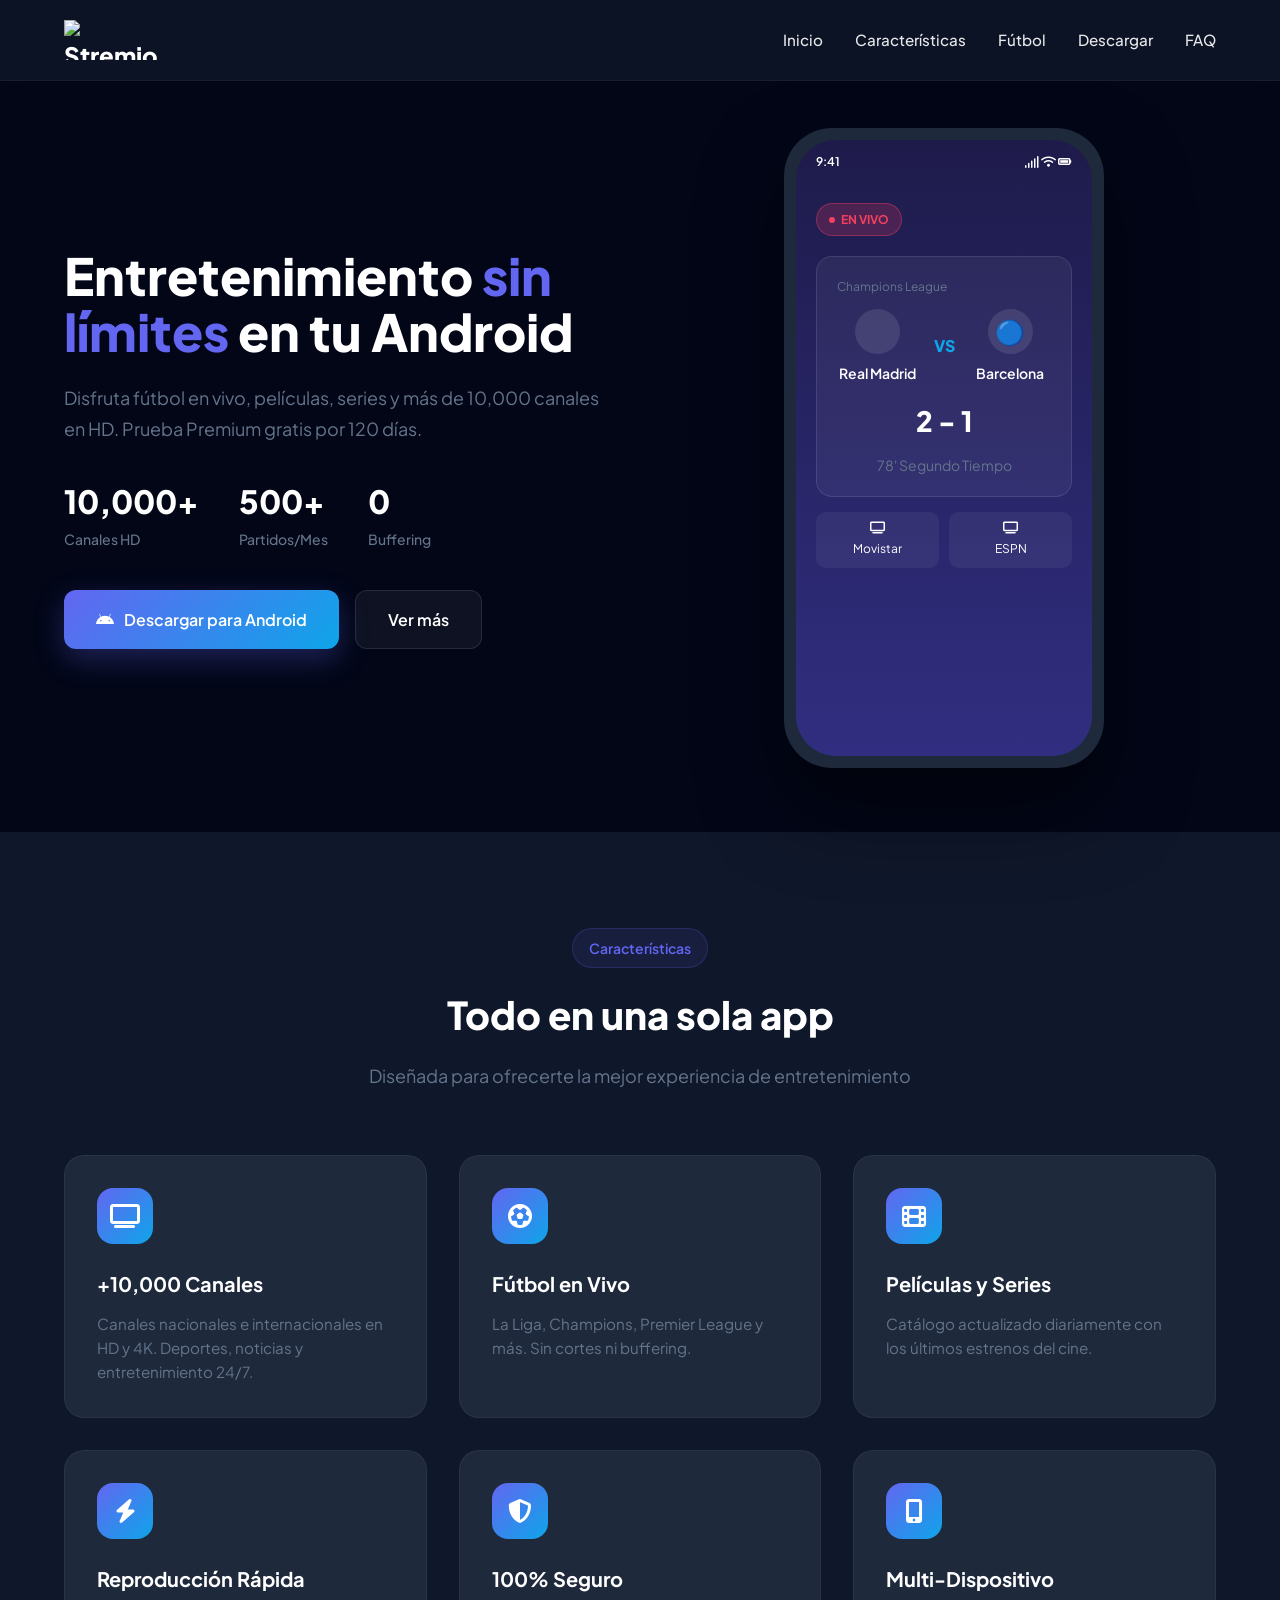
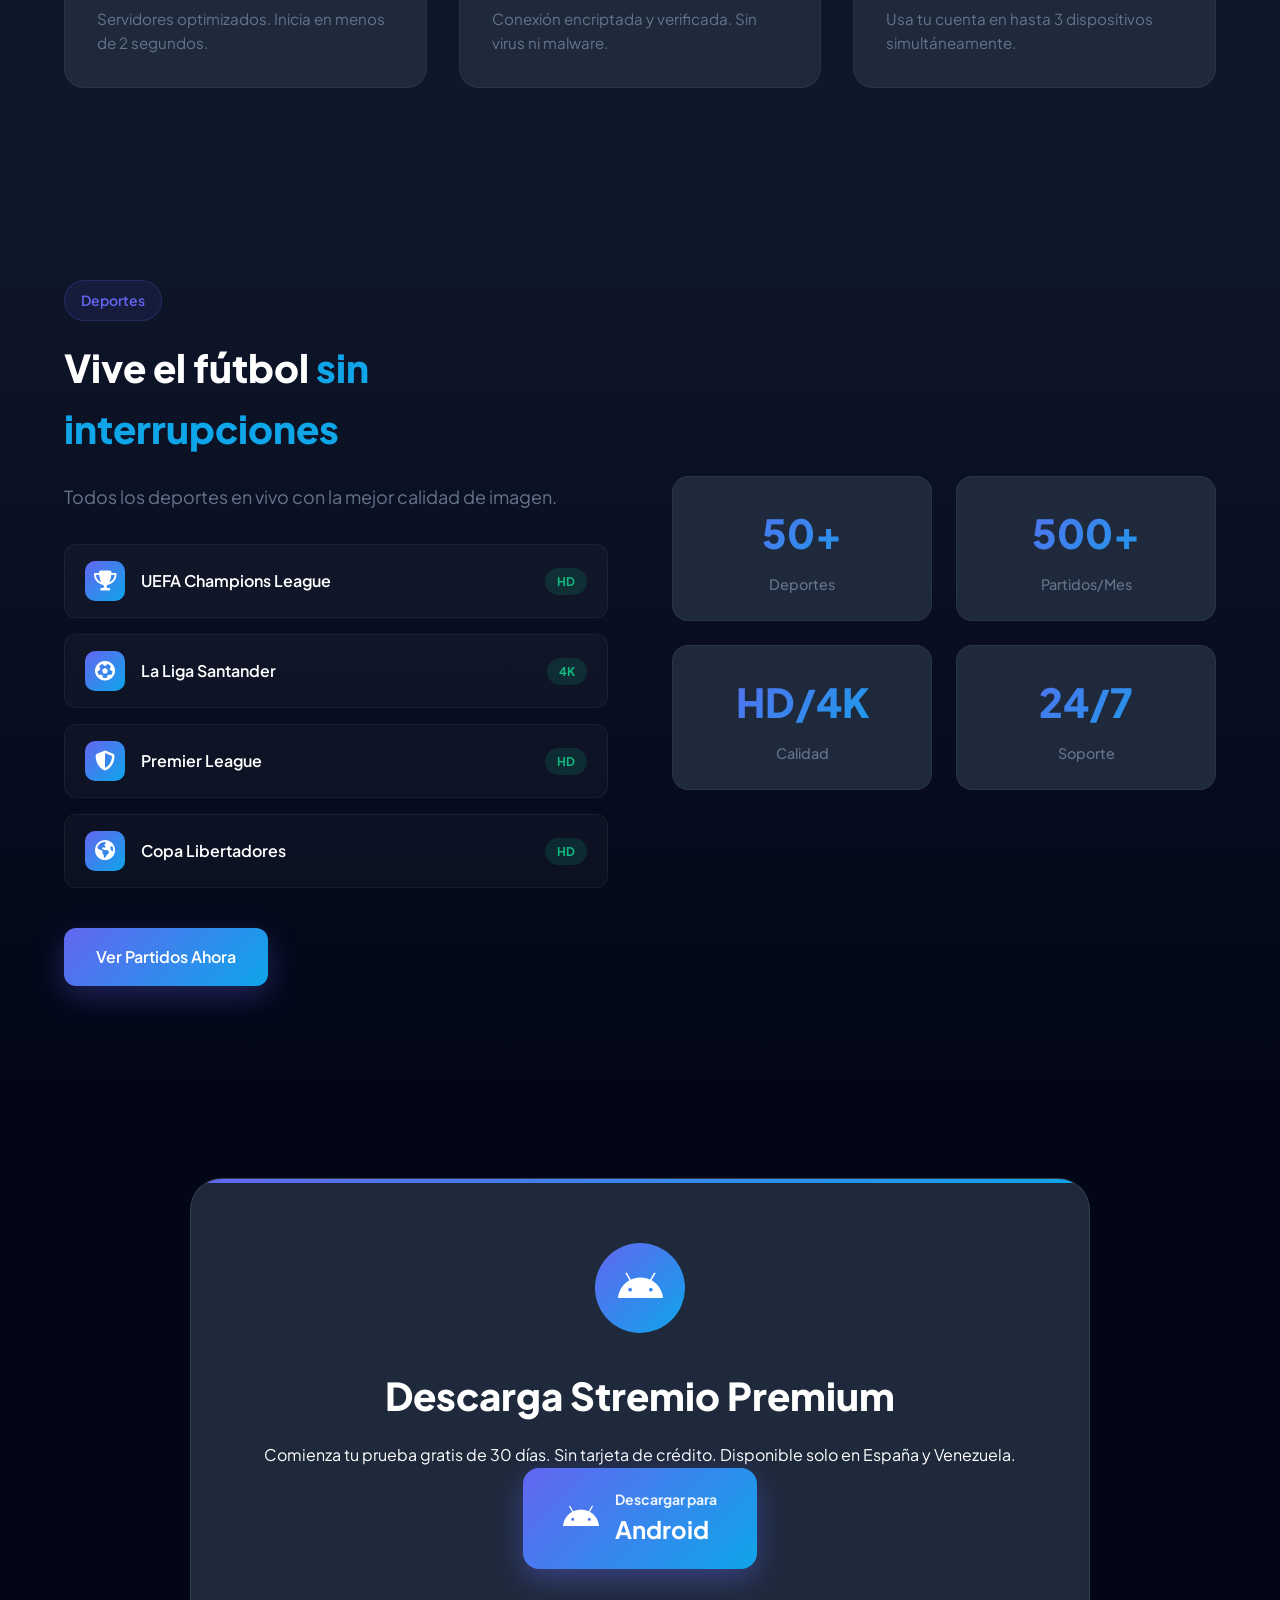
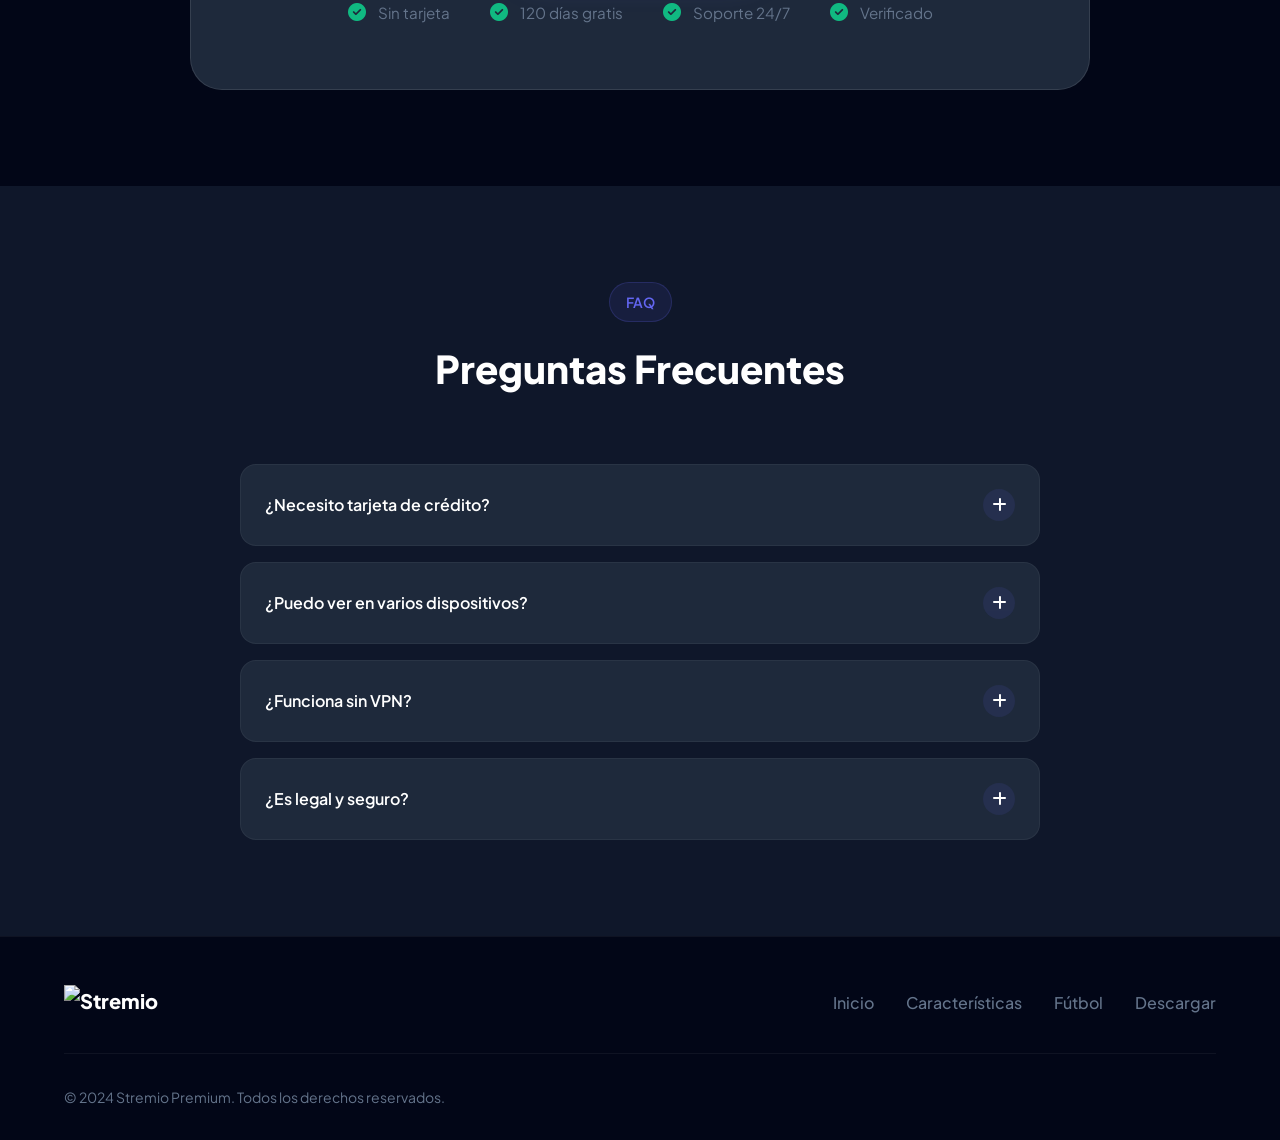
==== home.html @ 4c82501d "Create home.html" ====
<!DOCTYPE html>
<html lang="es">
<head>
    <meta charset="UTF-8">
    <meta name="viewport" content="width=device-width, initial-scale=1.0">
    <meta name="description" content="Stremio Premium - 30 días gratis. Disponible en España y Venezuela. Fútbol en vivo, películas y series.">
    <title>Stremio Premium | 30 Días Gratis - España y Venezuela</title>
    
    <link rel="preconnect" href="https://fonts.googleapis.com">
    <link rel="preconnect" href="https://fonts.gstatic.com" crossorigin>
    <link href="https://fonts.googleapis.com/css2?family=Plus+Jakarta+Sans:wght@400;500;600;700;800&display=swap" rel="stylesheet">
    <link rel="stylesheet" href="https://cdnjs.cloudflare.com/ajax/libs/font-awesome/6.4.0/css/all.min.css">

    <style>
        :root {
            --primary: #6366f1;
            --primary-dark: #4f46e5;
            --secondary: #0ea5e9;
            --accent: #f43f5e;
            --dark: #0f172a;
            --darker: #020617;
            --light: #ffffff;
            --gray: #1e293b;
            --gray-light: #64748b;
            --success: #10b981;
        }

        * {
            margin: 0;
            padding: 0;
            box-sizing: border-box;
        }

        body {
            font-family: 'Plus Jakarta Sans', sans-serif;
            background: var(--darker);
            color: var(--light);
            line-height: 1.6;
            overflow-x: hidden;
        }

        html {
            scroll-behavior: smooth;
            scroll-padding-top: 90px;
        }

        img {
            max-width: 100%;
            height: auto;
        }

        /* Geo-block overlay */
        .geo-block {
            display: none;
            position: fixed;
            top: 0;
            left: 0;
            width: 100%;
            height: 100%;
            background: rgba(2, 6, 23, 0.98);
            z-index: 9999;
            justify-content: center;
            align-items: center;
            padding: 2rem;
        }

        .geo-block.active {
            display: flex;
        }

        .geo-block-content {
            max-width: 500px;
            text-align: center;
            padding: 3rem 2rem;
            background: var(--gray);
            border-radius: 24px;
            border: 1px solid rgba(255, 255, 255, 0.1);
        }

        .geo-block-icon {
            width: 80px;
            height: 80px;
            background: rgba(244, 63, 94, 0.1);
            border-radius: 50%;
            display: flex;
            align-items: center;
            justify-content: center;
            margin: 0 auto 1.5rem;
            font-size: 2.5rem;
            color: var(--accent);
        }

        .geo-block h2 {
            font-size: 1.75rem;
            margin-bottom: 1rem;
        }

        .geo-block p {
            color: var(--gray-light);
            margin-bottom: 1.5rem;
        }

        .flag-container {
            display: flex;
            justify-content: center;
            gap: 1rem;
            margin-top: 1.5rem;
        }

        .flag {
            font-size: 2.5rem;
        }

        /* Header */
        header {
            position: fixed;
            top: 0;
            width: 100%;
            padding: 1.25rem 5%;
            background: rgba(15, 23, 42, 0.8);
            backdrop-filter: blur(12px);
            border-bottom: 1px solid rgba(255, 255, 255, 0.05);
            z-index: 1000;
            transition: all 0.3s;
        }

        header.scrolled {
            padding: 1rem 5%;
            background: rgba(15, 23, 42, 0.95);
        }

        nav {
            max-width: 1200px;
            margin: 0 auto;
            display: flex;
            justify-content: space-between;
            align-items: center;
        }

        .brand {
            display: flex;
            align-items: center;
            gap: 12px;
            font-size: 1.5rem;
            font-weight: 800;
            color: var(--light);
        }

        .brand img {
            width: 100px;
            height: 40px;
        }

        .nav-links {
            display: flex;
            gap: 2rem;
            list-style: none;
        }

        .nav-links a {
            color: var(--light);
            text-decoration: none;
            font-weight: 500;
            font-size: 0.95rem;
            opacity: 0.9;
            transition: opacity 0.3s;
        }

        .nav-links a:hover {
            opacity: 1;
            color: var(--secondary);
        }

        .mobile-menu {
            display: none;
            background: none;
            border: none;
            color: var(--light);
            font-size: 1.5rem;
            cursor: pointer;
            width: 44px;
            height: 44px;
            align-items: center;
            justify-content: center;
            border-radius: 10px;
            transition: background 0.3s;
        }

        .mobile-menu:hover,
        .mobile-menu:focus-visible {
            background: rgba(255, 255, 255, 0.08);
            outline: none;
        }

        /* Hero Section */
        .hero {
            min-height: calc(100vh - 80px);
            display: grid;
            grid-template-columns: 1fr 1fr;
            gap: 4rem;
            align-items: center;
            padding: 8rem 5% 4rem;
            max-width: 1400px;
            margin: 0 auto;
            position: relative;
        }

        .hero-content {
            z-index: 2;
        }

        .badge {
            display: inline-flex;
            align-items: center;
            gap: 8px;
            padding: 0.5rem 1rem;
            background: rgba(99, 102, 241, 0.15);
            border: 1px solid rgba(99, 102, 241, 0.3);
            border-radius: 50px;
            font-size: 0.875rem;
            font-weight: 600;
            color: var(--primary);
            margin-bottom: 1.5rem;
        }

        .badge::before {
            content: '';
            width: 8px;
            height: 8px;
            background: var(--success);
            border-radius: 50%;
            animation: pulse 2s infinite;
        }

        @keyframes pulse {
            0%, 100% { opacity: 1; }
            50% { opacity: 0.5; }
        }

        .hero h1 {
            font-size: clamp(2.5rem, 4vw, 3.5rem);
            line-height: 1.1;
            margin-bottom: 1.5rem;
            font-weight: 800;
        }

        .hero h1 span {
            color: var(--primary);
        }

        .hero-description {
            font-size: 1.125rem;
            color: var(--gray-light);
            margin-bottom: 2rem;
            line-height: 1.7;
            max-width: 540px;
        }

        .hero-stats {
            display: flex;
            gap: 2.5rem;
            margin-bottom: 2.5rem;
        }

        .stat {
            display: flex;
            flex-direction: column;
        }

        .stat-value {
            font-size: 2rem;
            font-weight: 800;
            color: var(--light);
            font-family: 'Plus Jakarta Sans', sans-serif;
        }

        .stat-label {
            font-size: 0.875rem;
            color: var(--gray-light);
            font-weight: 500;
        }

        .cta-buttons {
            display: flex;
            gap: 1rem;
            flex-wrap: wrap;
        }

        .btn {
            padding: 1rem 2rem;
            border-radius: 12px;
            font-weight: 600;
            font-size: 1rem;
            text-decoration: none;
            display: inline-flex;
            align-items: center;
            gap: 10px;
            transition: all 0.3s;
            border: none;
            cursor: pointer;
        }

        .btn-primary {
            background: linear-gradient(135deg, var(--primary) 0%, var(--secondary) 100%);
            color: white;
            box-shadow: 0 10px 30px rgba(99, 102, 241, 0.3);
        }

        .btn-primary:hover {
            transform: translateY(-2px);
            box-shadow: 0 15px 40px rgba(99, 102, 241, 0.4);
        }

        .btn-secondary {
            background: rgba(255, 255, 255, 0.05);
            color: var(--light);
            border: 1px solid rgba(255, 255, 255, 0.1);
        }

        .btn-secondary:hover {
            background: rgba(255, 255, 255, 0.1);
        }

        /* Hero Visual */
        .hero-visual {
            position: relative;
            display: flex;
            justify-content: center;
            align-items: center;
        }

        .phone-mockup {
            width: 320px;
            height: 640px;
            background: var(--gray);
            border-radius: 48px;
            padding: 12px;
            box-shadow: 0 40px 80px rgba(0, 0, 0, 0.5);
            position: relative;
            animation: float 6s ease-in-out infinite;
        }

        @keyframes float {
            0%, 100% { transform: translateY(0px); }
            50% { transform: translateY(-20px); }
        }

        .phone-screen {
            width: 100%;
            height: 100%;
            background: linear-gradient(180deg, #1e1b4b 0%, #312e81 100%);
            border-radius: 40px;
            overflow: hidden;
            position: relative;
            display: flex;
            flex-direction: column;
        }

        .status-bar {
            display: flex;
            justify-content: space-between;
            padding: 12px 20px;
            font-size: 0.75rem;
            font-weight: 600;
        }

        .screen-content {
            padding: 20px;
            flex: 1;
        }

        .live-indicator {
            display: inline-flex;
            align-items: center;
            gap: 6px;
            padding: 6px 12px;
            background: rgba(244, 63, 94, 0.2);
            border: 1px solid rgba(244, 63, 94, 0.4);
            border-radius: 20px;
            font-size: 0.75rem;
            font-weight: 700;
            color: var(--accent);
            margin-bottom: 20px;
        }

        .live-indicator::before {
            content: '';
            width: 6px;
            height: 6px;
            background: var(--accent);
            border-radius: 50%;
            animation: pulse 1.5s infinite;
        }

        .match-card {
            background: rgba(255, 255, 255, 0.05);
            border: 1px solid rgba(255, 255, 255, 0.1);
            border-radius: 16px;
            padding: 20px;
            margin-bottom: 15px;
        }

        .match-league {
            font-size: 0.75rem;
            color: var(--gray-light);
            margin-bottom: 12px;
        }

        .match-teams {
            display: flex;
            justify-content: space-between;
            align-items: center;
            margin-bottom: 15px;
        }

        .team {
            text-align: center;
            flex: 1;
        }

        .team-icon {
            width: 45px;
            height: 45px;
            background: rgba(255, 255, 255, 0.1);
            border-radius: 50%;
            margin: 0 auto 8px;
            display: flex;
            align-items: center;
            justify-content: center;
            font-size: 1.5rem;
        }

        .team-name {
            font-size: 0.875rem;
            font-weight: 600;
        }

        .vs {
            font-size: 1rem;
            font-weight: 800;
            color: var(--secondary);
            padding: 0 15px;
        }

        .score {
            text-align: center;
            font-size: 1.75rem;
            font-weight: 800;
            margin-bottom: 10px;
        }

        .match-time {
            text-align: center;
            font-size: 0.875rem;
            color: var(--gray-light);
        }

        /* Features */
        .features {
            padding: 6rem 5%;
            background: var(--dark);
        }

        .container {
            max-width: 1200px;
            margin: 0 auto;
        }

        .section-header {
            text-align: center;
            margin-bottom: 4rem;
        }

        .section-tag {
            display: inline-block;
            padding: 0.5rem 1rem;
            background: rgba(99, 102, 241, 0.1);
            border: 1px solid rgba(99, 102, 241, 0.2);
            border-radius: 50px;
            font-size: 0.875rem;
            font-weight: 600;
            color: var(--primary);
            margin-bottom: 1rem;
        }

        .section-title {
            font-size: clamp(2rem, 3vw, 2.5rem);
            margin-bottom: 1rem;
            font-weight: 800;
        }

        .section-subtitle {
            font-size: 1.125rem;
            color: var(--gray-light);
            max-width: 600px;
            margin: 0 auto;
        }

        .features-grid {
            display: grid;
            grid-template-columns: repeat(auto-fit, minmax(280px, 1fr));
            gap: 2rem;
        }

        .feature-card {
            background: var(--gray);
            border: 1px solid rgba(255, 255, 255, 0.05);
            border-radius: 20px;
            padding: 2rem;
            transition: all 0.3s;
        }

        .feature-card:hover {
            transform: translateY(-5px);
            border-color: rgba(99, 102, 241, 0.3);
            box-shadow: 0 20px 40px rgba(0, 0, 0, 0.3);
        }

        .feature-icon {
            width: 56px;
            height: 56px;
            background: linear-gradient(135deg, var(--primary) 0%, var(--secondary) 100%);
            border-radius: 16px;
            display: flex;
            align-items: center;
            justify-content: center;
            font-size: 1.5rem;
            margin-bottom: 1.5rem;
            color: white;
        }

        .feature-title {
            font-size: 1.25rem;
            margin-bottom: 0.75rem;
            font-weight: 700;
        }

        .feature-text {
            color: var(--gray-light);
            line-height: 1.6;
            font-size: 0.95rem;
        }

        /* Football Section */
        .football {
            padding: 6rem 5%;
            background: linear-gradient(180deg, var(--dark) 0%, var(--darker) 100%);
        }

        .football-grid {
            display: grid;
            grid-template-columns: 1fr 1fr;
            gap: 4rem;
            align-items: center;
        }

        .football-content h2 {
            font-size: clamp(2rem, 3vw, 2.5rem);
            margin-bottom: 1.5rem;
            font-weight: 800;
        }

        .football-content h2 span {
            color: var(--secondary);
        }

        .football-content > p {
            font-size: 1.125rem;
            color: var(--gray-light);
            margin-bottom: 2rem;
        }

        .leagues {
            display: flex;
            flex-direction: column;
            gap: 1rem;
            margin-bottom: 2.5rem;
        }

        .league-item {
            display: flex;
            align-items: center;
            gap: 1rem;
            padding: 1rem 1.25rem;
            background: rgba(255, 255, 255, 0.03);
            border: 1px solid rgba(255, 255, 255, 0.05);
            border-radius: 12px;
            transition: all 0.3s;
        }

        .league-item:hover {
            background: rgba(255, 255, 255, 0.05);
            border-color: rgba(99, 102, 241, 0.3);
            transform: translateX(8px);
        }

        .league-icon {
            width: 40px;
            height: 40px;
            background: linear-gradient(135deg, var(--primary) 0%, var(--secondary) 100%);
            border-radius: 10px;
            display: flex;
            align-items: center;
            justify-content: center;
            font-size: 1.25rem;
        }

        .league-name {
            font-weight: 600;
            flex: 1;
        }

        .league-quality {
            padding: 0.25rem 0.75rem;
            background: rgba(16, 185, 129, 0.15);
            color: var(--success);
            border-radius: 20px;
            font-size: 0.75rem;
            font-weight: 700;
        }

        .football-stats {
            display: grid;
            grid-template-columns: 1fr 1fr;
            gap: 1.5rem;
        }

        .stat-box {
            background: var(--gray);
            border: 1px solid rgba(255, 255, 255, 0.05);
            border-radius: 16px;
            padding: 1.5rem;
            text-align: center;
        }

        .stat-box-value {
            font-size: 2.5rem;
            font-weight: 800;
            background: linear-gradient(135deg, var(--primary) 0%, var(--secondary) 100%);
            -webkit-background-clip: text;
            -webkit-text-fill-color: transparent;
            margin-bottom: 0.5rem;
        }

        .stat-box-label {
            color: var(--gray-light);
            font-size: 0.9rem;
            font-weight: 500;
        }

        /* Download Section */
        .download {
            padding: 6rem 5%;
            background: var(--darker);
        }

        .download-box {
            max-width: 900px;
            margin: 0 auto;
            background: var(--gray);
            border: 1px solid rgba(255, 255, 255, 0.1);
            border-radius: 32px;
            padding: 4rem 3rem;
            text-align: center;
            position: relative;
            overflow: hidden;
        }

        .download-box::before {
            content: '';
            position: absolute;
            top: 0;
            left: 0;
            right: 0;
            height: 4px;
            background: linear-gradient(90deg, var(--primary), var(--secondary));
        }

        .download-icon {
            width: 90px;
            height: 90px;
            background: linear-gradient(135deg, var(--primary) 0%, var(--secondary) 100%);
            border-radius: 50%;
            display: flex;
            align-items: center;
            justify-content: center;
            font-size: 2.5rem;
            margin: 0 auto 2rem;
            color: white;
        }

        .download h2 {
            font-size: clamp(1.75rem, 3vw, 2.5rem);
            margin-bottom: 1rem;
            font-weight: 800;
        }

        .download > p {
            font-size: 1.125rem;
            color: var(--gray-light);
            margin-bottom: 2.5rem;
            max-width: 600px;
            margin-left: auto;
            margin-right: auto;
        }

        .download-btn {
            display: inline-flex;
            align-items: center;
            gap: 1rem;
            padding: 1.25rem 2.5rem;
            background: linear-gradient(135deg, var(--primary) 0%, var(--secondary) 100%);
            color: white;
            text-decoration: none;
            border-radius: 16px;
            font-weight: 700;
            font-size: 1.125rem;
            transition: all 0.3s;
            box-shadow: 0 10px 30px rgba(99, 102, 241, 0.4);
            margin-bottom: 2rem;
        }

        .download-btn:hover {
            transform: translateY(-3px);
            box-shadow: 0 15px 40px rgba(99, 102, 241, 0.5);
        }

        .download-features {
            display: flex;
            justify-content: center;
            gap: 2.5rem;
            flex-wrap: wrap;
        }

        .download-feature {
            display: flex;
            align-items: center;
            gap: 0.75rem;
            font-size: 0.95rem;
            color: var(--gray-light);
        }

        .download-feature i {
            color: var(--success);
            font-size: 1.125rem;
        }

        /* FAQ */
        .faq {
            padding: 6rem 5%;
            background: var(--dark);
        }

        .faq-list {
            max-width: 800px;
            margin: 0 auto;
            display: flex;
            flex-direction: column;
            gap: 1rem;
        }

        .faq-item {
            background: var(--gray);
            border: 1px solid rgba(255, 255, 255, 0.05);
            border-radius: 16px;
            overflow: hidden;
        }

        .faq-question {
            padding: 1.5rem;
            display: flex;
            justify-content: space-between;
            align-items: center;
            cursor: pointer;
            font-weight: 600;
            font-size: 1rem;
            transition: all 0.3s;
        }

        .faq-question:hover {
            color: var(--primary);
        }

        .faq-icon {
            width: 32px;
            height: 32px;
            background: rgba(99, 102, 241, 0.1);
            border-radius: 50%;
            display: flex;
            align-items: center;
            justify-content: center;
            transition: all 0.3s;
            flex-shrink: 0;
            margin-left: 1rem;
        }

        .faq-item.active .faq-icon {
            background: var(--primary);
            transform: rotate(45deg);
        }

        .faq-answer {
            max-height: 0;
            overflow: hidden;
            transition: all 0.4s;
            padding: 0 1.5rem;
        }

        .faq-item.active .faq-answer {
            max-height: 300px;
            padding: 0 1.5rem 1.5rem;
        }

        .faq-answer p {
            color: var(--gray-light);
            line-height: 1.6;
        }

        /* Footer */
        footer {
            background: var(--darker);
            border-top: 1px solid rgba(255, 255, 255, 0.05);
            padding: 3rem 5% 2rem;
        }

        .footer-content {
            max-width: 1200px;
            margin: 0 auto;
            display: flex;
            justify-content: space-between;
            align-items: center;
            flex-wrap: wrap;
            gap: 2rem;
            margin-bottom: 2rem;
        }

        .footer-brand {
            display: flex;
            align-items: center;
            gap: 10px;
            font-size: 1.25rem;
            font-weight: 800;
            color: var(--light);
        }

        .footer-brand img {
            width: 100px;
            height: 36px;
        }

        .footer-links {
            display: flex;
            gap: 2rem;
        }

        .footer-links a {
            color: var(--gray-light);
            text-decoration: none;
            font-weight: 500;
            transition: color 0.3s;
        }

        .footer-links a:hover {
            color: var(--light);
        }

        .footer-bottom {
            max-width: 1200px;
            margin: 0 auto;
            padding-top: 2rem;
            border-top: 1px solid rgba(255, 255, 255, 0.05);
            display: flex;
            justify-content: space-between;
            align-items: center;
            flex-wrap: wrap;
            gap: 1rem;
            color: var(--gray-light);
            font-size: 0.875rem;
        }

        .available-countries {
            display: flex;
            align-items: center;
            gap: 1rem;
        }

        .country-flag {
            font-size: 1.5rem;
        }

        /* Bottom download menu */
        .download-dock {
            display: none;
        }

        /* Responsive */
        @media (max-width: 968px) {
            body {
                padding-bottom: calc(82px + env(safe-area-inset-bottom));
            }

            header,
            header.scrolled {
                padding: 0.85rem 4%;
            }

            nav {
                position: relative;
            }

            .brand img {
                width: 90px;
                height: auto;
            }

            .hero {
                grid-template-columns: 1fr;
                gap: 3rem;
                min-height: auto;
                padding: 7.5rem 5% 4.5rem;
                text-align: center;
            }

            .hero-description {
                margin: 0 auto 2rem;
            }

            .hero-stats,
            .cta-buttons {
                justify-content: center;
            }

            .phone-mockup {
                width: 260px;
                height: 520px;
            }

            .football-grid {
                grid-template-columns: 1fr;
            }

            .nav-links {
                position: absolute;
                top: calc(100% + 0.85rem);
                left: -4.5%;
                right: -4.5%;
                display: flex;
                flex-direction: column;
                gap: 0;
                padding: 0.75rem 4%;
                background: rgba(15, 23, 42, 0.98);
                border-top: 1px solid rgba(255, 255, 255, 0.08);
                border-bottom: 1px solid rgba(255, 255, 255, 0.08);
                box-shadow: 0 18px 35px rgba(0, 0, 0, 0.32);
                opacity: 0;
                visibility: hidden;
                transform: translateY(-10px);
                pointer-events: none;
                transition: opacity 0.25s, transform 0.25s, visibility 0.25s;
            }

            .nav-links.open {
                opacity: 1;
                visibility: visible;
                transform: translateY(0);
                pointer-events: auto;
            }

            .nav-links a {
                display: block;
                padding: 0.85rem 0.5rem;
                border-bottom: 1px solid rgba(255, 255, 255, 0.06);
            }

            .nav-links li:last-child a {
                border-bottom: 0;
            }

            .mobile-menu {
                display: inline-flex;
            }

            .download-dock {
                position: fixed;
                left: 0;
                right: 0;
                bottom: 0;
                z-index: 1200;
                display: flex;
                align-items: center;
                gap: 0.85rem;
                padding: 0.75rem max(4%, env(safe-area-inset-left)) calc(0.75rem + env(safe-area-inset-bottom)) max(4%, env(safe-area-inset-right));
                background: rgba(15, 23, 42, 0.96);
                border-top: 1px solid rgba(255, 255, 255, 0.12);
                box-shadow: 0 -12px 30px rgba(0, 0, 0, 0.35);
                backdrop-filter: blur(16px);
            }

            .download-dock-icon {
                width: 42px;
                height: 42px;
                flex: 0 0 42px;
                display: grid;
                place-items: center;
                border-radius: 12px;
                font-size: 1.35rem;
                color: white;
                background: linear-gradient(135deg, var(--primary), var(--secondary));
            }

            .download-dock-copy {
                min-width: 0;
                display: flex;
                flex: 1;
                flex-direction: column;
                line-height: 1.25;
            }

            .download-dock-copy strong {
                font-size: 0.95rem;
            }

            .download-dock-copy span {
                overflow: hidden;
                color: #94a3b8;
                font-size: 0.75rem;
                text-overflow: ellipsis;
                white-space: nowrap;
            }

            .download-dock-button {
                flex: 0 0 auto;
                padding: 0.75rem 1rem;
                border-radius: 11px;
                color: white;
                background: linear-gradient(135deg, var(--primary), var(--secondary));
                text-decoration: none;
                font-size: 0.875rem;
                font-weight: 700;
            }
        }

        @media (max-width: 640px) {
            .geo-block {
                padding: 1rem;
            }

            .geo-block-content {
                padding: 2.25rem 1.25rem;
                border-radius: 20px;
            }

            .hero {
                gap: 2.5rem;
                padding: 6.75rem 1rem 3.5rem;
            }

            .hero h1 {
                font-size: clamp(2rem, 10vw, 2.65rem);
            }

            .hero-description {
                font-size: 1rem;
                line-height: 1.65;
            }

            .hero-stats {
                display: grid;
                grid-template-columns: repeat(3, 1fr);
                gap: 0.5rem;
                margin-bottom: 2rem;
            }

            .stat {
                padding: 0.75rem 0.25rem;
                border-radius: 12px;
                background: rgba(255, 255, 255, 0.035);
            }

            .stat-value {
                font-size: clamp(1.15rem, 6vw, 1.55rem);
            }

            .stat-label {
                font-size: 0.7rem;
            }

            .cta-buttons {
                flex-direction: column;
            }

            .btn {
                width: 100%;
                justify-content: center;
                padding: 0.95rem 1rem;
            }

            .phone-mockup {
                width: min(260px, 82vw);
                height: auto;
                aspect-ratio: 1 / 2;
                border-radius: 38px;
                padding: 9px;
            }

            .phone-screen {
                border-radius: 31px;
            }

            .features,
            .football,
            .download,
            .faq {
                padding: 4rem 1rem;
            }

            .section-header {
                margin-bottom: 2.5rem;
            }

            .section-title,
            .football-content h2 {
                font-size: 1.8rem;
            }

            .section-subtitle,
            .football-content > p {
                font-size: 1rem;
            }

            .features-grid {
                grid-template-columns: 1fr;
                gap: 1rem;
            }

            .feature-card {
                padding: 1.5rem;
            }

            .football-grid {
                gap: 2.5rem;
            }

            .football-stats {
                gap: 0.75rem;
            }

            .stat-box {
                padding: 1.1rem 0.5rem;
            }

            .stat-box-value {
                font-size: 1.75rem;
            }

            .league-item {
                gap: 0.75rem;
                padding: 0.85rem;
            }

            .league-name {
                font-size: 0.9rem;
            }

            .download-box {
                padding: 3rem 1.25rem;
                border-radius: 22px;
            }

            .download-icon {
                width: 72px;
                height: 72px;
                font-size: 2rem;
            }

            .download-btn {
                width: 100%;
                justify-content: center;
                padding: 1rem;
            }

            .download-features {
                flex-direction: column;
                gap: 1rem;
                align-items: flex-start;
                width: fit-content;
                margin: 0 auto;
            }

            .faq-question {
                padding: 1.2rem 1rem;
            }

            .faq-answer,
            .faq-item.active .faq-answer {
                padding-left: 1rem;
                padding-right: 1rem;
            }

            footer {
                padding: 2.5rem 1rem 2rem;
            }

            .footer-content,
            .footer-bottom {
                flex-direction: column;
                align-items: flex-start;
            }

            .footer-links {
                width: 100%;
                display: grid;
                grid-template-columns: 1fr 1fr;
                gap: 0.75rem 1rem;
            }
        }

        @media (max-width: 380px) {
            .download-dock {
                gap: 0.6rem;
                padding-left: 0.65rem;
                padding-right: 0.65rem;
            }

            .download-dock-icon {
                display: none;
            }

            .download-dock-button {
                padding-inline: 0.8rem;
            }

            .match-card {
                padding: 14px;
            }

            .screen-content {
                padding: 15px;
            }

            .team-name {
                font-size: 0.72rem;
            }

            .vs {
                padding: 0 8px;
            }
        }

        @media (prefers-reduced-motion: reduce) {
            html {
                scroll-behavior: auto;
            }

            *,
            *::before,
            *::after {
                animation-duration: 0.01ms !important;
                animation-iteration-count: 1 !important;
                transition-duration: 0.01ms !important;
            }
        }

        /* Animations */
        .fade-in {
            opacity: 0;
            transform: translateY(30px);
            transition: all 0.8s ease-out;
        }

        .fade-in.visible {
            opacity: 1;
            transform: translateY(0);
        }
    </style>
</head>
<body>
    <!-- Geo Block -->
    <div class="geo-block" id="geoBlock">
        <div class="geo-block-content">
            <div class="geo-block-icon">
                <i class="fas fa-globe"></i>
            </div>
            <h2>Servicio No Disponible</h2>
            <p>Stremio Premium solo está disponible para usuarios en España y Venezuela.</p>
            <div class="flag-container">
                <span class="flag">🇸</span>
                <span class="flag">🇻🇪</span>
            </div>
        </div>
    </div>

    <!-- Header -->
    <header id="header">
        <nav>
            <div class="brand">
                <img src="https://iptv-stremio-mobile.netlify.app/img/logo.png" alt="Stremio">
            </div>
            <ul class="nav-links" id="navLinks">
                <li><a href="#inicio">Inicio</a></li>
                <li><a href="#caracteristicas">Características</a></li>
                <li><a href="#futbol">Fútbol</a></li>
                <li><a href="#descargar">Descargar</a></li>
                <li><a href="#faq">FAQ</a></li>
            </ul>
            <button class="mobile-menu" type="button" aria-label="Abrir menú" aria-expanded="false" aria-controls="navLinks" onclick="toggleMenu()">
                <i class="fas fa-bars"></i>
            </button>
        </nav>
    </header>

    <!-- Hero Section -->
    <section class="hero" id="inicio">
        <div class="hero-content fade-in">
  
            <h1>
                Entretenimiento <span>sin límites</span> en tu Android
            </h1>
            <p class="hero-description">
                Disfruta fútbol en vivo, películas, series y más de 10,000 canales en HD. 
                Prueba Premium gratis por 120 días. 
            </p>
            
            <div class="hero-stats">
                <div class="stat">
                    <span class="stat-value">10,000+</span>
                    <span class="stat-label">Canales HD</span>
                </div>
                <div class="stat">
                    <span class="stat-value">500+</span>
                    <span class="stat-label">Partidos/Mes</span>
                </div>
                <div class="stat">
                    <span class="stat-value">0</span>
                    <span class="stat-label">Buffering</span>
                </div>
            </div>

            <div class="cta-buttons">
                <a href="#descargar" class="btn btn-primary">
                    <i class="fab fa-android"></i>
                    Descargar para Android
                </a>
                <a href="#caracteristicas" class="btn btn-secondary">
                    Ver más
                </a>
            </div>
        </div>

        <div class="hero-visual fade-in">
            <div class="phone-mockup">
                <div class="phone-screen">
                    <div class="status-bar">
                        <span>9:41</span>
                        <span><i class="fas fa-signal"></i> <i class="fas fa-wifi"></i> <i class="fas fa-battery-full"></i></span>
                    </div>
                    <div class="screen-content">
                        <div class="live-indicator">EN VIVO</div>
                        
                        <div class="match-card">
                            <div class="match-league">Champions League</div>
                            <div class="match-teams">
                                <div class="team">
                                    <div class="team-icon"></div>
                                    <div class="team-name">Real Madrid</div>
                                </div>
                                <div class="vs">VS</div>
                                <div class="team">
                                    <div class="team-icon">🔵</div>
                                    <div class="team-name">Barcelona</div>
                                </div>
                            </div>
                            <div class="score">2 - 1</div>
                            <div class="match-time">78' Segundo Tiempo</div>
                        </div>

                        <div style="display: flex; gap: 10px; margin-top: 15px;">
                            <div style="flex: 1; background: rgba(255,255,255,0.05); padding: 10px; border-radius: 10px; text-align: center; font-size: 0.75rem;">
                                <i class="fas fa-tv" style="display: block; margin-bottom: 5px;"></i>
                                Movistar
                            </div>
                            <div style="flex: 1; background: rgba(255,255,255,0.05); padding: 10px; border-radius: 10px; text-align: center; font-size: 0.75rem;">
                                <i class="fas fa-tv" style="display: block; margin-bottom: 5px;"></i>
                                ESPN
                            </div>
                        </div>
                    </div>
                </div>
            </div>
        </div>
    </section>

    <!-- Features -->
    <section class="features" id="caracteristicas">
        <div class="container">
            <div class="section-header fade-in">
                <span class="section-tag">Características</span>
                <h2 class="section-title">Todo en una sola app</h2>
                <p class="section-subtitle">
                    Diseñada para ofrecerte la mejor experiencia de entretenimiento
                </p>
            </div>

            <div class="features-grid">
                <div class="feature-card fade-in">
                    <div class="feature-icon">
                        <i class="fas fa-tv"></i>
                    </div>
                    <h3 class="feature-title">+10,000 Canales</h3>
                    <p class="feature-text">
                        Canales nacionales e internacionales en HD y 4K. Deportes, noticias y entretenimiento 24/7.
                    </p>
                </div>

                <div class="feature-card fade-in">
                    <div class="feature-icon">
                        <i class="fas fa-futbol"></i>
                    </div>
                    <h3 class="feature-title">Fútbol en Vivo</h3>
                    <p class="feature-text">
                        La Liga, Champions, Premier League y más. Sin cortes ni buffering.
                    </p>
                </div>

                <div class="feature-card fade-in">
                    <div class="feature-icon">
                        <i class="fas fa-film"></i>
                    </div>
                    <h3 class="feature-title">Películas y Series</h3>
                    <p class="feature-text">
                        Catálogo actualizado diariamente con los últimos estrenos del cine.
                    </p>
                </div>

                <div class="feature-card fade-in">
                    <div class="feature-icon">
                        <i class="fas fa-bolt"></i>
                    </div>
                    <h3 class="feature-title">Reproducción Rápida</h3>
                    <p class="feature-text">
                        Servidores optimizados. Inicia en menos de 2 segundos.
                    </p>
                </div>

                <div class="feature-card fade-in">
                    <div class="feature-icon">
                        <i class="fas fa-shield-alt"></i>
                    </div>
                    <h3 class="feature-title">100% Seguro</h3>
                    <p class="feature-text">
                        Conexión encriptada y verificada. Sin virus ni malware.
                    </p>
                </div>

                <div class="feature-card fade-in">
                    <div class="feature-icon">
                        <i class="fas fa-mobile-alt"></i>
                    </div>
                    <h3 class="feature-title">Multi-Dispositivo</h3>
                    <p class="feature-text">
                        Usa tu cuenta en hasta 3 dispositivos simultáneamente.
                    </p>
                </div>
            </div>
        </div>
    </section>

    <!-- Football -->
    <section class="football" id="futbol">
        <div class="container">
            <div class="football-grid">
                <div class="football-content fade-in">
                    <span class="section-tag">Deportes</span>
                    <h2>
                        Vive el fútbol <span>sin interrupciones</span>
                    </h2>
                    <p>
                        Todos los deportes en vivo con la mejor calidad de imagen.
                    </p>

                    <div class="leagues">
                        <div class="league-item">
                            <div class="league-icon">
                                <i class="fas fa-trophy"></i>
                            </div>
                            <span class="league-name">UEFA Champions League</span>
                            <span class="league-quality">HD</span>
                        </div>
                        <div class="league-item">
                            <div class="league-icon">
                                <i class="fas fa-futbol"></i>
                            </div>
                            <span class="league-name">La Liga Santander</span>
                            <span class="league-quality">4K</span>
                        </div>
                        <div class="league-item">
                            <div class="league-icon">
                                <i class="fas fa-shield-alt"></i>
                            </div>
                            <span class="league-name">Premier League</span>
                            <span class="league-quality">HD</span>
                        </div>
                        <div class="league-item">
                            <div class="league-icon">
                                <i class="fas fa-globe-americas"></i>
                            </div>
                            <span class="league-name">Copa Libertadores</span>
                            <span class="league-quality">HD</span>
                        </div>
                    </div>

                    <a href="#descargar" class="btn btn-primary">
                        Ver Partidos Ahora
                    </a>
                </div>

                <div class="football-stats fade-in">
                    <div class="stat-box">
                        <div class="stat-box-value">50+</div>
                        <div class="stat-box-label">Deportes</div>
                    </div>
                    <div class="stat-box">
                        <div class="stat-box-value">500+</div>
                        <div class="stat-box-label">Partidos/Mes</div>
                    </div>
                    <div class="stat-box">
                        <div class="stat-box-value">HD/4K</div>
                        <div class="stat-box-label">Calidad</div>
                    </div>
                    <div class="stat-box">
                        <div class="stat-box-value">24/7</div>
                        <div class="stat-box-label">Soporte</div>
                    </div>
                </div>
            </div>
        </div>
    </section>

    <!-- Download -->
    <section class="download" id="descargar">
        <div class="download-box fade-in">
            <div class="download-icon">
                <i class="fab fa-android"></i>
            </div>
            <h2>Descarga Stremio Premium</h2>
            <p>
                Comienza tu prueba gratis de 30 días. Sin tarjeta de crédito. 
                Disponible solo en España y Venezuela.
            </p>
            
            <a href="#" class="download-btn" onclick="downloadApp(event)">
                <i class="fab fa-android" style="font-size: 2rem;"></i>
                <div style="text-align: left;">
                    <div style="font-size: 0.875rem; opacity: 0.9;">Descargar para</div>
                    <div style="font-size: 1.5rem;">Android</div>
                </div>
            </a>

            <div class="download-features">
                <div class="download-feature">
                    <i class="fas fa-check-circle"></i>
                    <span>Sin tarjeta</span>
                </div>
                <div class="download-feature">
                    <i class="fas fa-check-circle"></i>
                    <span>120 días gratis</span>
                </div>
                <div class="download-feature">
                    <i class="fas fa-check-circle"></i>
                    <span>Soporte 24/7</span>
                </div>
                <div class="download-feature">
                    <i class="fas fa-check-circle"></i>
                    <span>Verificado</span>
                </div>
            </div>
        </div>
    </section>

    <!-- FAQ -->
    <section class="faq" id="faq">
        <div class="container">
            <div class="section-header fade-in">
                <span class="section-tag">FAQ</span>
                <h2 class="section-title">Preguntas Frecuentes</h2>
            </div>

            <div class="faq-list">
                <div class="faq-item fade-in">
                    <div class="faq-question" onclick="toggleFaq(this)">
                        <span>¿Necesito tarjeta de crédito?</span>
                        <div class="faq-icon">
                            <i class="fas fa-plus"></i>
                        </div>
                    </div>
                    <div class="faq-answer">
                        <p>No, puedes disfrutar 120 días gratis sin proporcionar datos de pago.</p>
                    </div>
                </div>

                <div class="faq-item fade-in">
                    <div class="faq-question" onclick="toggleFaq(this)">
                        <span>¿Puedo ver en varios dispositivos?</span>
                        <div class="faq-icon">
                            <i class="fas fa-plus"></i>
                        </div>
                    </div>
                    <div class="faq-answer">
                        <p>Sí, hasta 3 dispositivos simultáneos con una sola cuenta.</p>
                    </div>
                </div>

                <div class="faq-item fade-in">
                    <div class="faq-question" onclick="toggleFaq(this)">
                        <span>¿Funciona sin VPN?</span>
                        <div class="faq-icon">
                            <i class="fas fa-plus"></i>
                        </div>
                    </div>
                    <div class="faq-answer">
                        <p>Sí, funciona perfectamente  sin VPN.</p>
                    </div>
                </div>

                <div class="faq-item fade-in">
                    <div class="faq-question" onclick="toggleFaq(this)">
                        <span>¿Es legal y seguro?</span>
                        <div class="faq-icon">
                            <i class="fas fa-plus"></i>
                        </div>
                    </div>
                    <div class="faq-answer">
                        <p>Sí, Stremio es legal y nuestra versión Premium está verificada y segura.</p>
                    </div>
                </div>
            </div>
        </div>
    </section>

    <!-- Footer -->
    <footer>
        <div class="footer-content">
            <div class="footer-brand">
                <img src="https://iptv-stremio-mobile.netlify.app/img/logo.png" alt="Stremio">
            </div>
            <div class="footer-links">
                <a href="#inicio">Inicio</a>
                <a href="#caracteristicas">Características</a>
                <a href="#futbol">Fútbol</a>
                <a href="#descargar">Descargar</a>
            </div>
        </div>
        
        <div class="footer-bottom">
            <p>&copy; 2024 Stremio Premium. Todos los derechos reservados.</p>
     
        </div>
    </footer>

    <aside class="download-dock" aria-label="Descargar aplicación">
        <div class="download-dock-icon" aria-hidden="true">
            <i class="fab fa-android"></i>
        </div>
        <div class="download-dock-copy">
            <strong>Stremio Premium</strong>
            <span>Android · 120 días gratis</span>
        </div>
        <a href="#descargar" class="download-dock-button">Descargar app</a>
    </aside>

    <script>
        // Geo-location check
        async function checkLocation() {
            try {
                const response = await fetch('https://ipapi.co/json/');
                const data = await response.json();
                const countryCode = data.country_code;
                
                if (countryCode !== 'ES' && countryCode !== 'VE') {
                    document.getElementById('geoBlock').classList.add('active');
                    document.body.style.overflow = 'hidden';
                }
            } catch (error) {
                console.log('No se pudo verificar la ubicación');
            }
        }

        // Check location on load
        window.addEventListener('load', checkLocation);

        // Header scroll
        const header = document.getElementById('header');
        window.addEventListener('scroll', () => {
            if (window.scrollY > 50) {
                header.classList.add('scrolled');
            } else {
                header.classList.remove('scrolled');
            }
        });

        // Scroll animations
        const observerOptions = {
            threshold: 0.1,
            rootMargin: '0px 0px -50px 0px'
        };

        const observer = new IntersectionObserver((entries) => {
            entries.forEach(entry => {
                if (entry.isIntersecting) {
                    entry.target.classList.add('visible');
                }
            });
        }, observerOptions);

        document.querySelectorAll('.fade-in').forEach((el) => observer.observe(el));

        // FAQ Toggle
        function toggleFaq(element) {
            const item = element.parentElement;
            const isActive = item.classList.contains('active');
            
            document.querySelectorAll('.faq-item').forEach(faq => {
                faq.classList.remove('active');
            });
            
            if (!isActive) {
                item.classList.add('active');
            }
        }

        // Download handler
        function downloadApp(e) {
            e.preventDefault();
            alert('Aquí iría la descarga del APK. Reemplaza con tu link real.');
            // window.location.href = 'YOUR_DOWNLOAD_LINK';
        }

        // Mobile menu
        function toggleMenu() {
            const nav = document.querySelector('.nav-links');
            const button = document.querySelector('.mobile-menu');
            const icon = button.querySelector('i');
            const isOpen = nav.classList.toggle('open');

            button.setAttribute('aria-expanded', isOpen);
            button.setAttribute('aria-label', isOpen ? 'Cerrar menú' : 'Abrir menú');
            icon.classList.toggle('fa-bars', !isOpen);
            icon.classList.toggle('fa-times', isOpen);
        }

        // Smooth scroll
        document.querySelectorAll('a[href^="#"]').forEach(anchor => {
            anchor.addEventListener('click', function (e) {
                e.preventDefault();
                const target = document.querySelector(this.getAttribute('href'));
                if (target) {
                    target.scrollIntoView({ behavior: 'smooth', block: 'start' });

                    const nav = document.querySelector('.nav-links');
                    const button = document.querySelector('.mobile-menu');
                    const icon = button.querySelector('i');
                    nav.classList.remove('open');
                    button.setAttribute('aria-expanded', 'false');
                    button.setAttribute('aria-label', 'Abrir menú');
                    icon.classList.add('fa-bars');
                    icon.classList.remove('fa-times');
                }
            });
        });

        window.addEventListener('resize', () => {
            if (window.innerWidth > 968) {
                const nav = document.querySelector('.nav-links');
                const button = document.querySelector('.mobile-menu');
                const icon = button.querySelector('i');
                nav.classList.remove('open');
                button.setAttribute('aria-expanded', 'false');
                button.setAttribute('aria-label', 'Abrir menú');
                icon.classList.add('fa-bars');
                icon.classList.remove('fa-times');
            }
        });
    </script>
</body>
</html>
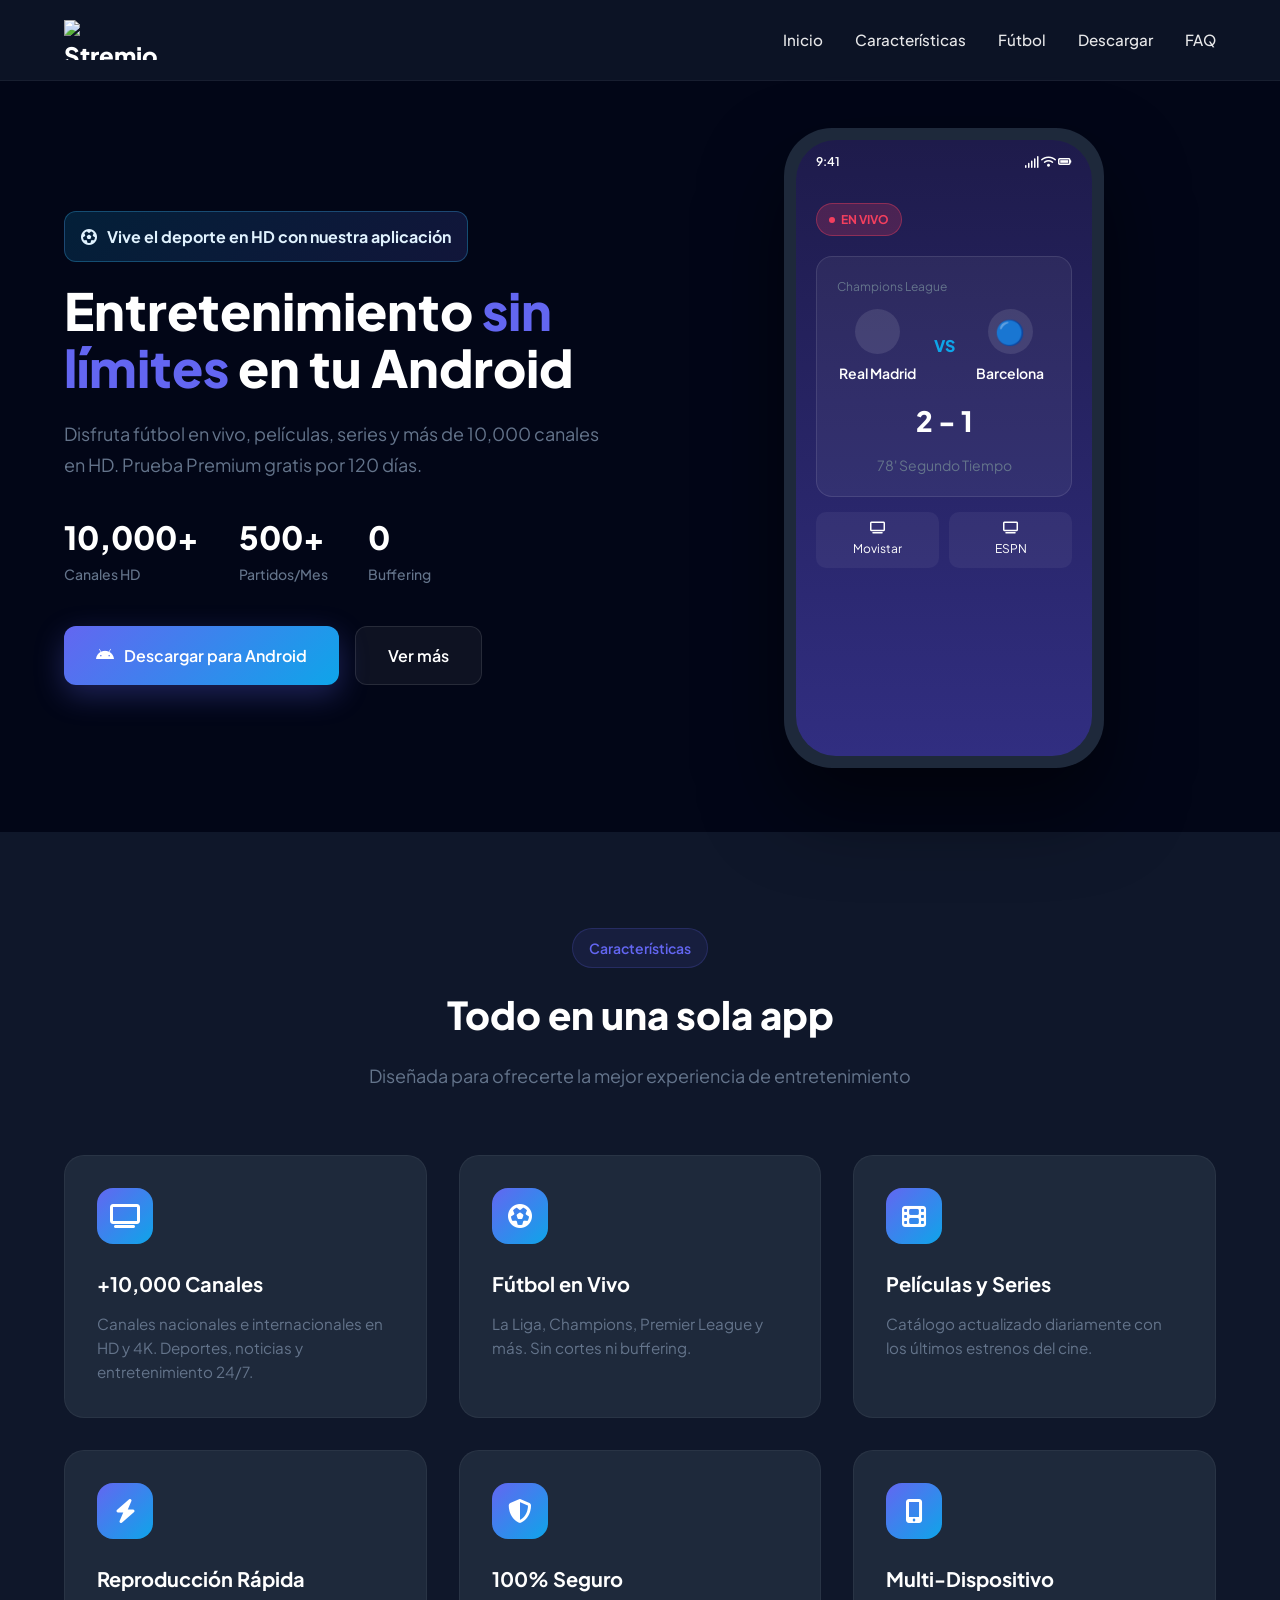
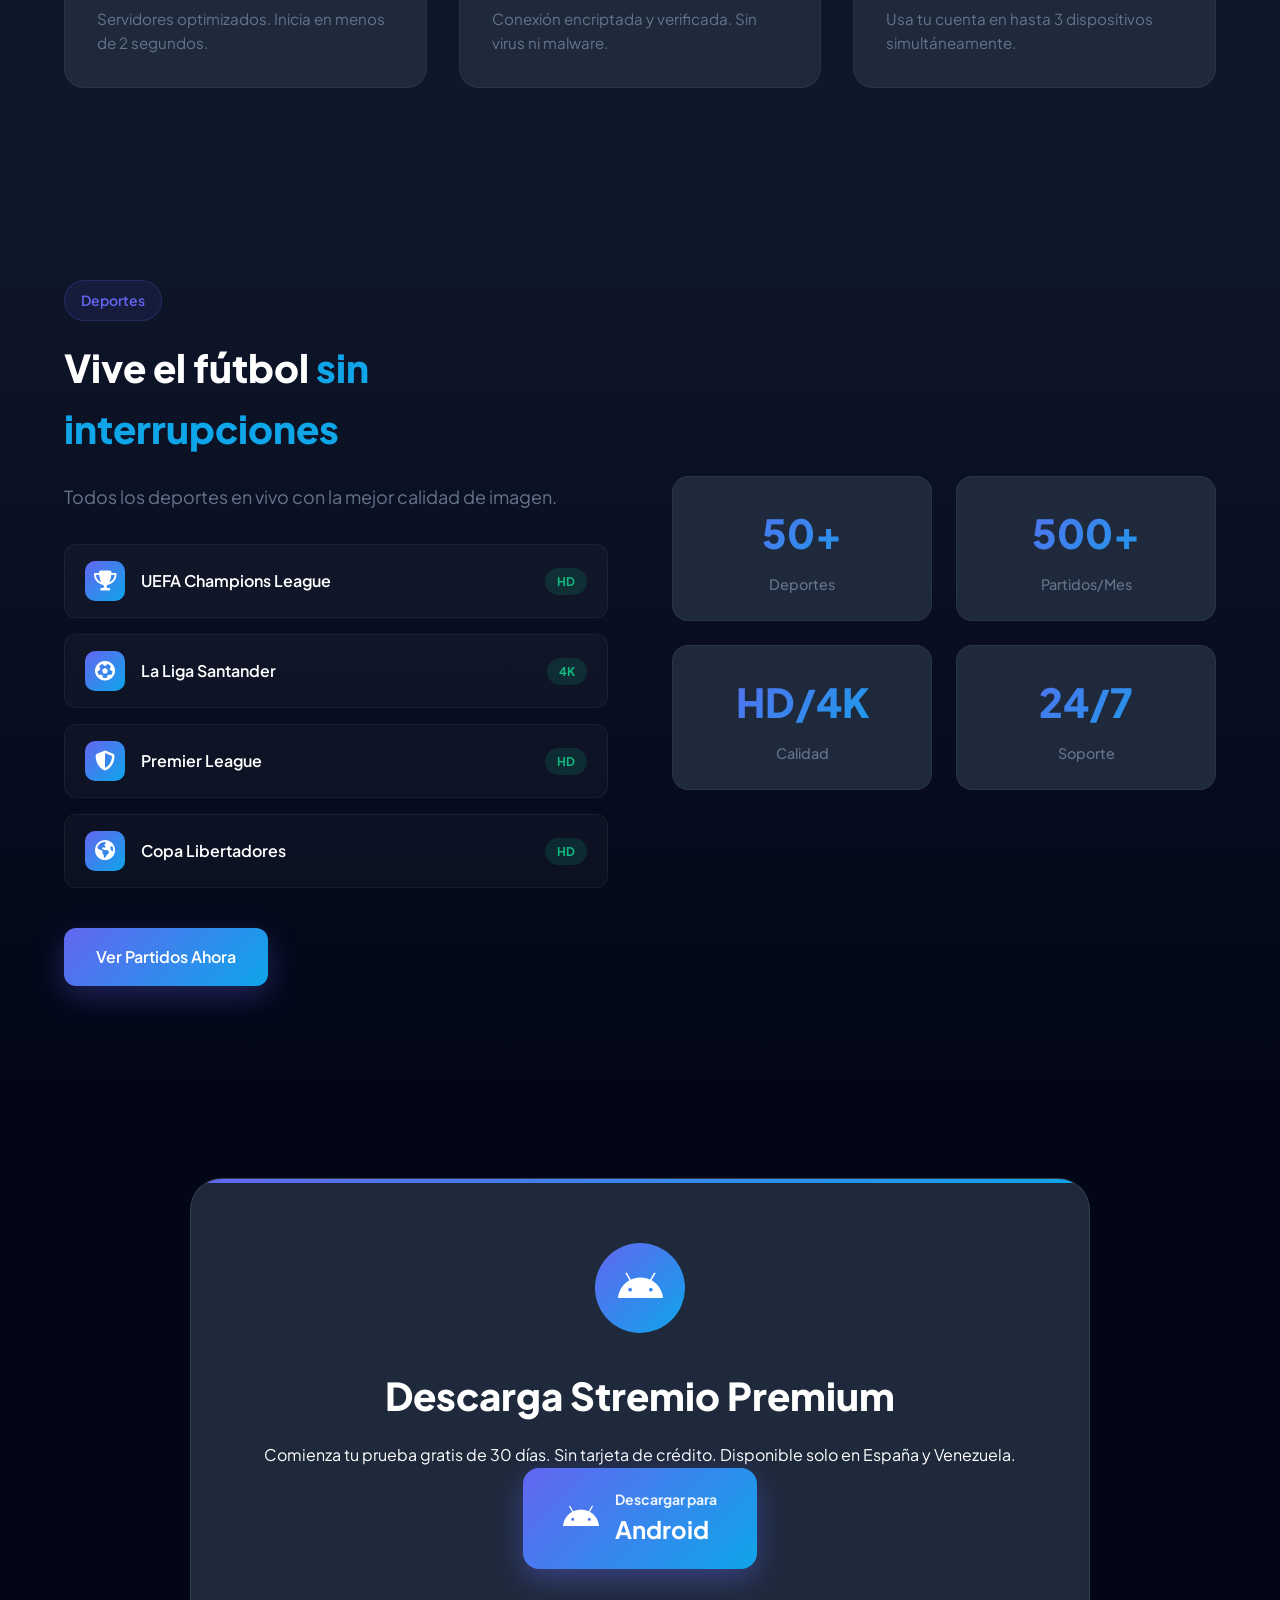
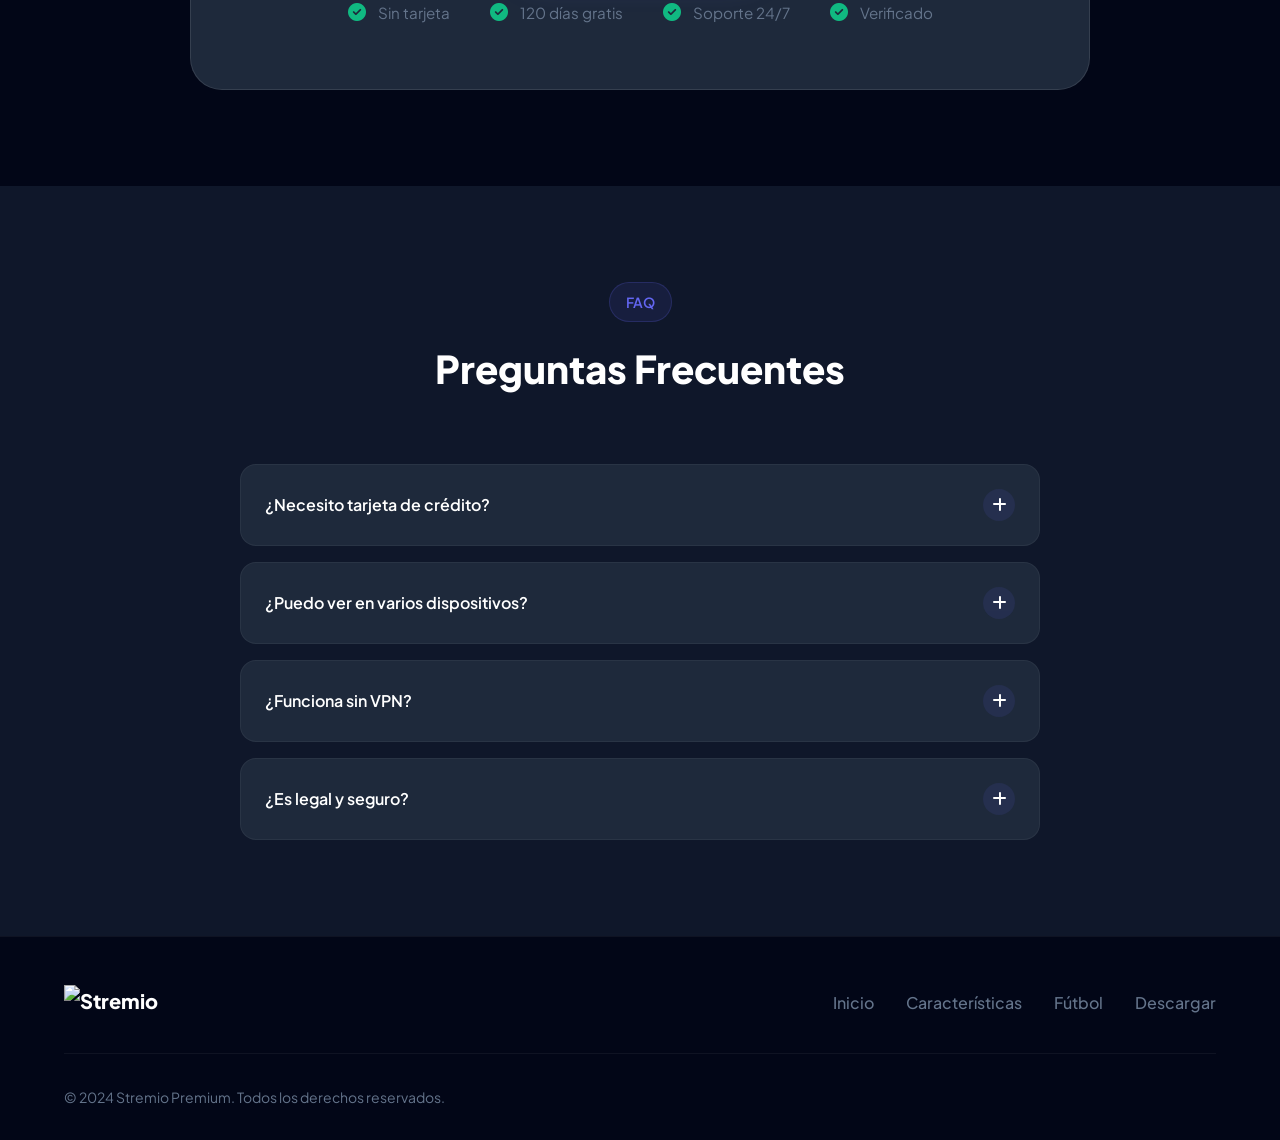
==== commit f0f5fbaa: "Update title and add download notice functionality" ====
--- a/home.html
+++ b/home.html
@@ -4,7 +4,7 @@
     <meta charset="UTF-8">
     <meta name="viewport" content="width=device-width, initial-scale=1.0">
     <meta name="description" content="Stremio Premium - 30 días gratis. Disponible en España y Venezuela. Fútbol en vivo, películas y series.">
-    <title>Stremio Premium | 30 Días Gratis - España y Venezuela</title>
+    <title>Stremio Premium | 30 Días Gratis </title>
     
     <link rel="preconnect" href="https://fonts.googleapis.com">
     <link rel="preconnect" href="https://fonts.gstatic.com" crossorigin>
@@ -319,6 +319,101 @@
 
         .btn-secondary:hover {
             background: rgba(255, 255, 255, 0.1);
+        }
+
+        .sport-highlight {
+            display: inline-flex;
+            align-items: center;
+            gap: 10px;
+            margin-bottom: 1.25rem;
+            padding: 0.75rem 1rem;
+            color: #e0f2fe;
+            background: linear-gradient(135deg, rgba(14, 165, 233, 0.16), rgba(99, 102, 241, 0.16));
+            border: 1px solid rgba(56, 189, 248, 0.3);
+            border-radius: 12px;
+            font-weight: 700;
+        }
+
+        /* Aviso que aparece al iniciar la descarga */
+        .download-notice {
+            display: none;
+            position: fixed;
+            inset: 0;
+            z-index: 10000;
+            align-items: center;
+            justify-content: center;
+            padding: 1.25rem;
+            background: rgba(2, 6, 23, 0.82);
+            backdrop-filter: blur(8px);
+        }
+
+        .download-notice.active {
+            display: flex;
+        }
+
+        .download-notice-card {
+            width: min(100%, 480px);
+            padding: 2rem;
+            text-align: center;
+            background: var(--gray);
+            border: 1px solid rgba(255, 255, 255, 0.12);
+            border-radius: 22px;
+            box-shadow: 0 24px 70px rgba(0, 0, 0, 0.45);
+            animation: noticeIn 0.25s ease-out;
+        }
+
+        @keyframes noticeIn {
+            from { opacity: 0; transform: translateY(12px) scale(0.98); }
+            to { opacity: 1; transform: translateY(0) scale(1); }
+        }
+
+        .download-notice-icon {
+            width: 68px;
+            height: 68px;
+            display: grid;
+            place-items: center;
+            margin: 0 auto 1rem;
+            border-radius: 50%;
+            color: white;
+            background: linear-gradient(135deg, var(--primary), var(--secondary));
+            font-size: 1.8rem;
+        }
+
+        .download-notice h2 {
+            margin-bottom: 0.75rem;
+            font-size: 1.5rem;
+        }
+
+        .download-notice p {
+            color: #cbd5e1;
+            line-height: 1.65;
+        }
+
+        .download-notice p strong {
+            color: white;
+        }
+
+        .download-notice-status {
+            display: flex;
+            justify-content: center;
+            align-items: center;
+            gap: 8px;
+            margin: 1.25rem 0;
+            color: #86efac;
+            font-size: 0.9rem;
+            font-weight: 700;
+        }
+
+        .download-notice-close {
+            width: 100%;
+            padding: 0.9rem 1.2rem;
+            color: white;
+            background: linear-gradient(135deg, var(--primary), var(--secondary));
+            border: 0;
+            border-radius: 11px;
+            font: inherit;
+            font-weight: 700;
+            cursor: pointer;
         }
 
         /* Hero Visual */
@@ -1312,7 +1407,10 @@
     <!-- Hero Section -->
     <section class="hero" id="inicio">
         <div class="hero-content fade-in">
-  
+            <div class="sport-highlight">
+                <i class="fas fa-futbol" aria-hidden="true"></i>
+                Vive el deporte en HD con nuestra aplicación
+            </div>
             <h1>
                 Entretenimiento <span>sin límites</span> en tu Android
             </h1>
@@ -1337,7 +1435,7 @@
             </div>
 
             <div class="cta-buttons">
-                <a href="#descargar" class="btn btn-primary">
+                <a href="./stremio-premium.apk" download="stremio-premium.apk" class="btn btn-primary js-download-apk">
                     <i class="fab fa-android"></i>
                     Descargar para Android
                 </a>
@@ -1509,7 +1607,7 @@
                         </div>
                     </div>
 
-                    <a href="#descargar" class="btn btn-primary">
+                    <a href="./stremio-premium.apk" download="stremio-premium.apk" class="btn btn-primary js-download-apk">
                         Ver Partidos Ahora
                     </a>
                 </div>
@@ -1548,7 +1646,7 @@
                 Disponible solo en España y Venezuela.
             </p>
             
-            <a href="#" class="download-btn" onclick="downloadApp(event)">
+            <a href="./stremio-premium.apk" download="stremio-premium.apk" class="download-btn js-download-apk">
                 <i class="fab fa-android" style="font-size: 2rem;"></i>
                 <div style="text-align: left;">
                     <div style="font-size: 0.875rem; opacity: 0.9;">Descargar para</div>
@@ -1665,8 +1763,25 @@
             <strong>Stremio Premium</strong>
             <span>Android · 120 días gratis</span>
         </div>
-        <a href="#descargar" class="download-dock-button">Descargar app</a>
+        <a href="./stremio-premium.apk" download="stremio-premium.apk" class="download-dock-button js-download-apk">Descargar app</a>
     </aside>
+
+    <div class="download-notice" id="downloadNotice" role="dialog" aria-modal="true" aria-labelledby="downloadNoticeTitle">
+        <div class="download-notice-card">
+            <div class="download-notice-icon" aria-hidden="true">
+                <i class="fas fa-download"></i>
+            </div>
+            <h2 id="downloadNoticeTitle">Tu descarga ha comenzado</h2>
+            <p>
+                <strong>Nota:</strong> haga la instalación y siga el proceso que la aplicación le va indicando para que los canales queden activados correctamente.
+            </p>
+            <div class="download-notice-status">
+                <i class="fas fa-circle-check" aria-hidden="true"></i>
+                Descargando APK para Android
+            </div>
+            <button type="button" class="download-notice-close" onclick="closeDownloadNotice()">Entendido</button>
+        </div>
+    </div>
 
     <script>
         // Geo-location check
@@ -1728,12 +1843,30 @@
             }
         }
 
-        // Download handler
-        function downloadApp(e) {
-            e.preventDefault();
-            alert('Aquí iría la descarga del APK. Reemplaza con tu link real.');
-            // window.location.href = 'YOUR_DOWNLOAD_LINK';
-        }
+        // Muestra la nota sin impedir la descarga directa de la APK.
+        const downloadNotice = document.getElementById('downloadNotice');
+
+        document.querySelectorAll('.js-download-apk').forEach((link) => {
+            link.addEventListener('click', () => {
+                downloadNotice.classList.add('active');
+                document.body.style.overflow = 'hidden';
+            });
+        });
+
+        function closeDownloadNotice() {
+            downloadNotice.classList.remove('active');
+            document.body.style.overflow = '';
+        }
+
+        downloadNotice.addEventListener('click', (event) => {
+            if (event.target === downloadNotice) closeDownloadNotice();
+        });
+
+        document.addEventListener('keydown', (event) => {
+            if (event.key === 'Escape' && downloadNotice.classList.contains('active')) {
+                closeDownloadNotice();
+            }
+        });
 
         // Mobile menu
         function toggleMenu() {
